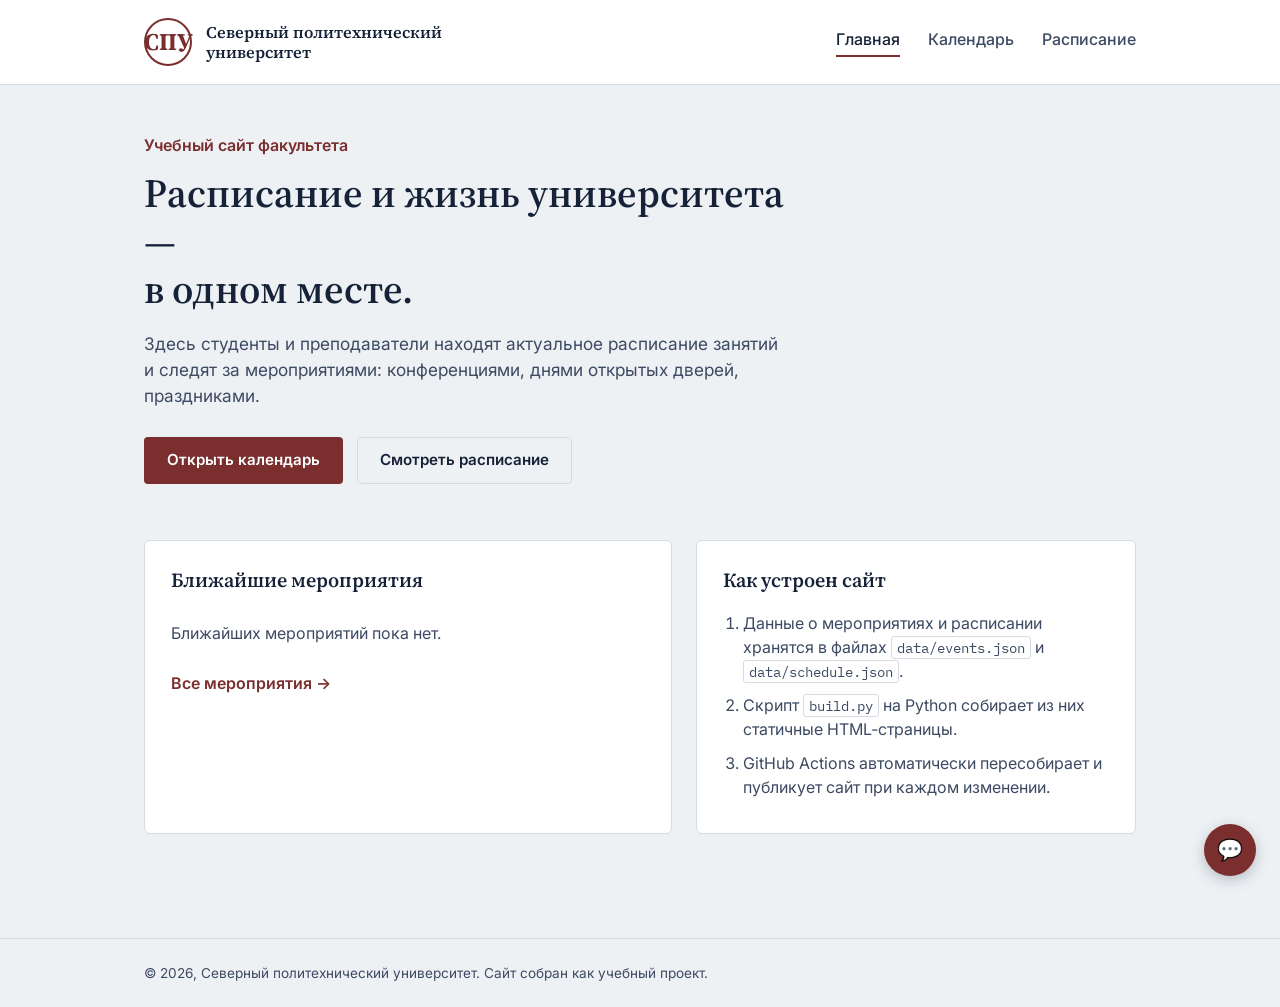
==== docs/index.html @ fb0a9c25 "Fix GitHub Pages" ====
<!DOCTYPE html>
<html lang="ru">
<head>
<meta charset="UTF-8">
<meta name="viewport" content="width=device-width, initial-scale=1.0">
<title>Главная — Северный политехнический университет</title>
<link rel="preconnect" href="https://fonts.googleapis.com">
<link href="https://fonts.googleapis.com/css2?family=Source+Serif+4:wght@500;600;700&family=Inter:wght@400;500;600&family=IBM+Plex+Mono:wght@500&display=swap" rel="stylesheet">
<link rel="stylesheet" href="static/css/style.css">
</head>
<body>
  <header class="site-header">
    <div class="wrap header-row">
      <a class="brand" href="index.html">
        <span class="brand-mark">СПУ</span>
        <span class="brand-name">Северный политехнический<br>университет</span>
      </a>
      <nav class="site-nav">
        <a href="index.html" class="active">Главная</a>
        <a href="calendar.html" >Календарь</a>
        <a href="schedule.html" >Расписание</a>
      </nav>
    </div>
  </header>

  <main class="wrap page">
    

<section class="hero">
  <p class="hero-kicker">Учебный сайт факультета</p>
  <h1>Расписание и жизнь университета —<br>в одном месте.</h1>
  <p class="hero-lede">Здесь студенты и преподаватели находят актуальное расписание занятий
  и следят за мероприятиями: конференциями, днями открытых дверей, праздниками.</p>
  <div class="hero-actions">
    <a class="btn btn-primary" href="calendar.html">Открыть календарь</a>
    <a class="btn btn-ghost" href="schedule.html">Смотреть расписание</a>
  </div>
</section>

<section class="grid-two">
  <article class="panel">
    <h2>Ближайшие мероприятия</h2>
    <ul id="upcoming-events" class="event-list">
      <li class="muted">Загрузка…</li>
    </ul>
    <a class="link-more" href="calendar.html">Все мероприятия →</a>
  </article>

  <article class="panel">
    <h2>Как устроен сайт</h2>
    <ol class="steps">
      <li>Данные о мероприятиях и расписании хранятся в файлах <code>data/events.json</code> и <code>data/schedule.json</code>.</li>
      <li>Скрипт <code>build.py</code> на Python собирает из них статичные HTML‑страницы.</li>
      <li>GitHub Actions автоматически пересобирает и публикует сайт при каждом изменении.</li>
    </ol>
  </article>
</section>


  </main>

  <footer class="site-footer">
    <div class="wrap">
      <p>© 2026, Северный политехнический университет. Сайт собран как учебный проект.</p>
    </div>
  </footer>

  <div id="ai-agent-root"></div>
  <script src="static/js/ai_agent.js"></script>
  
<script src="static/js/calendar-data.js"></script>
<script>
  loadEvents().then(events => {
    const list = document.getElementById('upcoming-events');
    const today = new Date().toISOString().slice(0,10);
    const upcoming = events.filter(e => e.date >= today).sort((a,b)=>a.date.localeCompare(b.date)).slice(0,4);
    list.innerHTML = '';
    if (upcoming.length === 0) {
      list.innerHTML = '<li class="muted">Ближайших мероприятий пока нет.</li>';
      return;
    }
    upcoming.forEach(e => {
      const li = document.createElement('li');
      const d = new Date(e.date + 'T00:00:00');
      const dateStr = d.toLocaleDateString('ru-RU', {day:'numeric', month:'long'});
      li.innerHTML = `<span class="event-date">${dateStr}</span><span class="event-title">${e.title}</span>`;
      list.appendChild(li);
    });
  });
</script>

</body>
</html>
---- docs/static/css/style.css ----
:root{
  --ink:#152238;
  --ink-soft:#3c4a63;
  --paper:#EEF1F4;
  --paper-raised:#FFFFFF;
  --line:#D6DBE3;
  --maroon:#7A2E2E;
  --maroon-dark:#5E2222;
  --gold:#A9812F;
  --font-display:'Source Serif 4', Georgia, serif;
  --font-body:'Inter', system-ui, sans-serif;
  --font-mono:'IBM Plex Mono', monospace;
}

*{box-sizing:border-box;}
html{scroll-behavior:smooth;}
body{
  margin:0;
  background:var(--paper);
  color:var(--ink);
  font-family:var(--font-body);
  line-height:1.5;
}

.wrap{max-width:1040px; margin:0 auto; padding:0 24px;}

a{color:var(--maroon);}
code{
  font-family:var(--font-mono);
  background:var(--paper-raised);
  border:1px solid var(--line);
  padding:1px 5px;
  border-radius:3px;
  font-size:0.9em;
}

/* Header */
.site-header{
  border-bottom:1px solid var(--line);
  background:var(--paper-raised);
}
.header-row{
  display:flex;
  align-items:center;
  justify-content:space-between;
  padding:18px 24px;
  gap:24px;
}
.brand{
  display:flex;
  align-items:center;
  gap:14px;
  text-decoration:none;
  color:var(--ink);
}
.brand-mark{
  font-family:var(--font-display);
  font-weight:700;
  font-size:1.5rem;
  color:var(--maroon);
  border:2px solid var(--maroon);
  width:48px; height:48px;
  display:flex; align-items:center; justify-content:center;
  border-radius:50%;
  flex-shrink:0;
}
.brand-name{
  font-family:var(--font-display);
  font-weight:600;
  font-size:1.02rem;
  line-height:1.25;
}
.site-nav{display:flex; gap:28px;}
.site-nav a{
  text-decoration:none;
  color:var(--ink-soft);
  font-weight:500;
  padding-bottom:4px;
  border-bottom:2px solid transparent;
}
.site-nav a:hover, .site-nav a.active{
  color:var(--ink);
  border-bottom-color:var(--maroon);
}

/* Page */
.page{padding:48px 24px 64px;}

/* Hero */
.hero{max-width:640px; margin-bottom:56px;}
.hero-kicker{color:var(--maroon); font-weight:600; margin:0 0 12px;}
.hero h1{
  font-family:var(--font-display);
  font-size:2.5rem;
  line-height:1.2;
  margin:0 0 18px;
  font-weight:600;
}
.hero-lede{color:var(--ink-soft); font-size:1.08rem; margin:0 0 28px;}
.hero-actions{display:flex; gap:14px;}

.btn{
  display:inline-block;
  padding:11px 22px;
  border-radius:4px;
  text-decoration:none;
  font-weight:600;
  font-size:0.95rem;
  border:1px solid transparent;
  cursor:pointer;
}
.btn-primary{background:var(--maroon); color:#fff;}
.btn-primary:hover{background:var(--maroon-dark);}
.btn-ghost{background:transparent; border-color:var(--line); color:var(--ink);}
.btn-ghost:hover{border-color:var(--ink);}
.btn-small{padding:7px 14px; font-size:0.85rem;}

/* Panels / grid */
.grid-two{display:grid; grid-template-columns:1.2fr 1fr; gap:24px;}
.panel{
  background:var(--paper-raised);
  border:1px solid var(--line);
  border-radius:6px;
  padding:24px 26px;
}
.panel h2{font-family:var(--font-display); font-size:1.25rem; margin:0 0 16px; font-weight:600;}

.event-list{list-style:none; margin:0; padding:0;}
.event-list li{
  display:flex;
  gap:14px;
  padding:10px 0;
  border-bottom:1px solid var(--line);
}
.event-list li:last-child{border-bottom:none;}
.event-date{color:var(--maroon); font-weight:600; flex-shrink:0; min-width:90px;}
.muted{color:var(--ink-soft);}
.link-more{display:inline-block; margin-top:16px; font-weight:600; text-decoration:none;}

.steps{margin:0; padding-left:20px; color:var(--ink-soft);}
.steps li{margin-bottom:10px;}

/* Page head */
.page-head{margin-bottom:32px;}
.page-head h1{font-family:var(--font-display); font-size:1.9rem; margin:0 0 8px;}

/* Calendar */
.calendar-layout{display:grid; grid-template-columns:1.4fr 1fr; gap:24px; align-items:start;}
.calendar-nav{display:flex; align-items:center; justify-content:space-between; margin-bottom:16px;}
.calendar-nav h2{font-family:var(--font-display); font-size:1.15rem; margin:0; font-weight:600;}
.calendar-weekdays{
  display:grid; grid-template-columns:repeat(7,1fr);
  font-size:0.8rem; color:var(--ink-soft); font-weight:600;
  margin-bottom:6px;
}
.calendar-weekdays span{text-align:center; padding:4px 0;}
.calendar-grid{display:grid; grid-template-columns:repeat(7,1fr); gap:4px;}
.cal-day{
  aspect-ratio:1;
  border:1px solid var(--line);
  border-radius:4px;
  padding:6px;
  cursor:pointer;
  background:var(--paper-raised);
  display:flex; flex-direction:column; justify-content:space-between;
  font-size:0.85rem;
}
.cal-day:hover{border-color:var(--maroon);}
.cal-day.outside{opacity:0.35;}
.cal-day.today{border-color:var(--maroon); border-width:2px;}
.cal-day.selected{background:var(--maroon); color:#fff;}
.cal-day .dot{
  width:6px; height:6px; border-radius:50%;
  background:var(--gold); align-self:flex-end;
}

.day-panel h2{font-family:var(--font-display); font-size:1.1rem; margin:0 0 12px; font-weight:600;}
.add-event{margin-top:20px; border-top:1px solid var(--line); padding-top:16px;}
.add-event summary{cursor:pointer; font-weight:600; color:var(--maroon);}
.add-event form{margin-top:14px; display:flex; flex-direction:column; gap:12px;}
.add-event label{display:flex; flex-direction:column; gap:5px; font-size:0.88rem; color:var(--ink-soft);}
.add-event input, .add-event textarea{
  font-family:var(--font-body);
  padding:8px 10px;
  border:1px solid var(--line);
  border-radius:4px;
  font-size:0.92rem;
}
.add-event .note{font-size:0.78rem; color:var(--ink-soft); line-height:1.4;}

/* Schedule */
.schedule-controls{margin-bottom:18px;}
.schedule-controls select{
  padding:8px 10px; border:1px solid var(--line); border-radius:4px;
  font-family:var(--font-body);
}
.day-tabs{display:flex; gap:6px; margin-bottom:18px; flex-wrap:wrap;}
.day-tab{
  padding:8px 16px;
  border:1px solid var(--line);
  background:var(--paper-raised);
  border-radius:4px;
  cursor:pointer;
  font-family:var(--font-body);
  font-size:0.9rem;
}
.day-tab.active{background:var(--maroon); color:#fff; border-color:var(--maroon);}
.day-table.hidden{display:none;}
.schedule-table{width:100%; border-collapse:collapse; background:var(--paper-raised);}
.schedule-table th, .schedule-table td{
  text-align:left; padding:10px 14px; border-bottom:1px solid var(--line); font-size:0.92rem;
}
.schedule-table th{color:var(--ink-soft); font-weight:600; font-size:0.82rem;}
.mono{font-family:var(--font-mono); font-size:0.85rem;}

/* Footer */
.site-footer{border-top:1px solid var(--line); padding:24px 0; margin-top:40px;}
.site-footer p{color:var(--ink-soft); font-size:0.85rem; margin:0;}

/* AI agent widget */
.ai-widget-button{
  position:fixed; bottom:24px; right:24px;
  width:52px; height:52px; border-radius:50%;
  background:var(--maroon); color:#fff; border:none;
  font-size:1.3rem; cursor:pointer;
  box-shadow:0 4px 14px rgba(21,34,56,0.25);
}
.ai-widget-panel{
  position:fixed; bottom:88px; right:24px;
  width:300px; max-height:380px;
  background:var(--paper-raised);
  border:1px solid var(--line);
  border-radius:8px;
  padding:16px;
  display:none;
  flex-direction:column;
  gap:10px;
  font-size:0.88rem;
}
.ai-widget-panel.open{display:flex;}
.ai-widget-panel .note{color:var(--ink-soft); font-size:0.8rem;}

@media (max-width: 780px){
  .grid-two, .calendar-layout{grid-template-columns:1fr;}
  .header-row{flex-direction:column; align-items:flex-start; gap:12px;}
  .hero h1{font-size:1.9rem;}
}
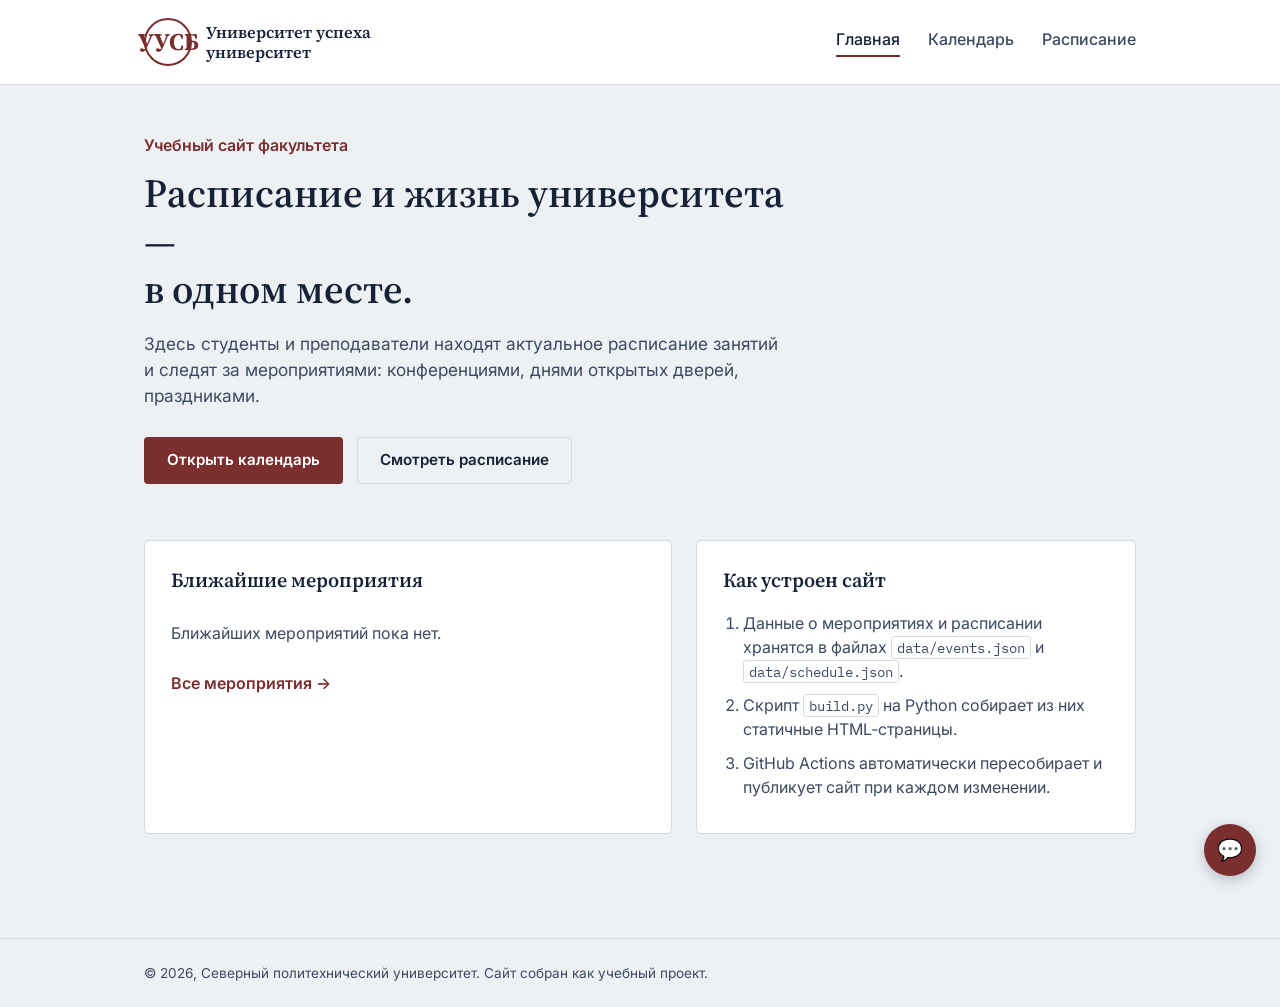
==== commit be7aa776: "Fix GitHub Pages" ====
--- a/docs/index.html
+++ b/docs/index.html
@@ -3,7 +3,7 @@
 <head>
 <meta charset="UTF-8">
 <meta name="viewport" content="width=device-width, initial-scale=1.0">
-<title>Главная — Северный политехнический университет</title>
+<title>Главная — Университет успеха, славы и богатства</title>
 <link rel="preconnect" href="https://fonts.googleapis.com">
 <link href="https://fonts.googleapis.com/css2?family=Source+Serif+4:wght@500;600;700&family=Inter:wght@400;500;600&family=IBM+Plex+Mono:wght@500&display=swap" rel="stylesheet">
 <link rel="stylesheet" href="static/css/style.css">
@@ -12,8 +12,8 @@
   <header class="site-header">
     <div class="wrap header-row">
       <a class="brand" href="index.html">
-        <span class="brand-mark">СПУ</span>
-        <span class="brand-name">Северный политехнический<br>университет</span>
+        <span class="brand-mark">УУСБ</span>
+        <span class="brand-name">Университет успеха<br>университет</span>
       </a>
       <nav class="site-nav">
         <a href="index.html" class="active">Главная</a>
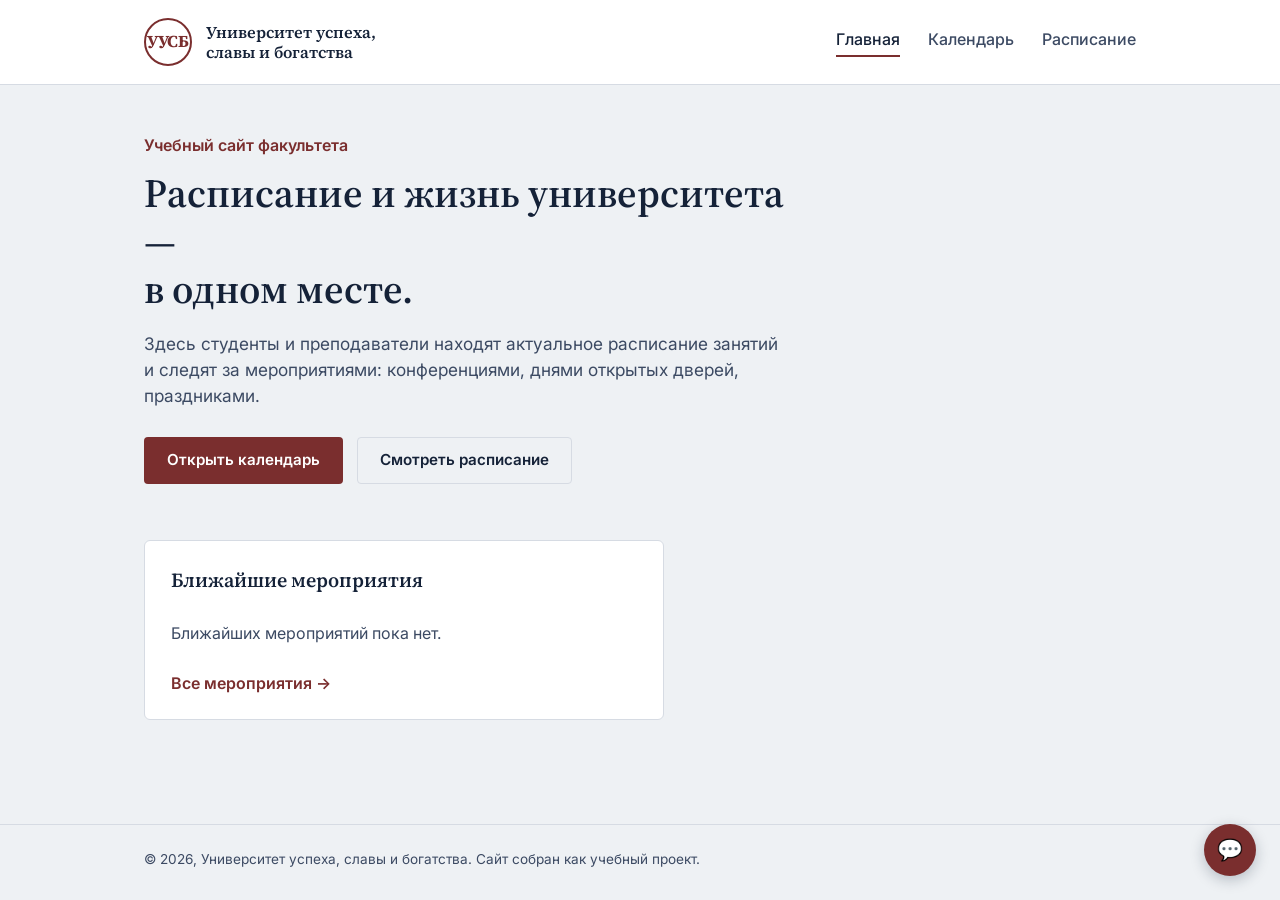
==== commit 73da39d0: "Fix GitHub Pages" ====
--- a/docs/index.html
+++ b/docs/index.html
@@ -13,7 +13,7 @@
     <div class="wrap header-row">
       <a class="brand" href="index.html">
         <span class="brand-mark">УУСБ</span>
-        <span class="brand-name">Университет успеха<br>университет</span>
+        <span class="brand-name">Университет успеха,<br>славы и богатства</span>
       </a>
       <nav class="site-nav">
         <a href="index.html" class="active">Главная</a>
@@ -37,22 +37,13 @@
   </div>
 </section>
 
-<section class="grid-two">
+<section class="grid-two single">
   <article class="panel">
     <h2>Ближайшие мероприятия</h2>
     <ul id="upcoming-events" class="event-list">
       <li class="muted">Загрузка…</li>
     </ul>
     <a class="link-more" href="calendar.html">Все мероприятия →</a>
-  </article>
-
-  <article class="panel">
-    <h2>Как устроен сайт</h2>
-    <ol class="steps">
-      <li>Данные о мероприятиях и расписании хранятся в файлах <code>data/events.json</code> и <code>data/schedule.json</code>.</li>
-      <li>Скрипт <code>build.py</code> на Python собирает из них статичные HTML‑страницы.</li>
-      <li>GitHub Actions автоматически пересобирает и публикует сайт при каждом изменении.</li>
-    </ol>
   </article>
 </section>
 
@@ -61,7 +52,7 @@
 
   <footer class="site-footer">
     <div class="wrap">
-      <p>© 2026, Северный политехнический университет. Сайт собран как учебный проект.</p>
+      <p>© 2026, Университет успеха, славы и богатства. Сайт собран как учебный проект.</p>
     </div>
   </footer>
 
--- a/docs/static/css/style.css
+++ b/docs/static/css/style.css
@@ -56,7 +56,8 @@
 .brand-mark{
   font-family:var(--font-display);
   font-weight:700;
-  font-size:1.5rem;
+  font-size:1.05rem;
+  letter-spacing:-0.02em;
   color:var(--maroon);
   border:2px solid var(--maroon);
   width:48px; height:48px;
@@ -117,6 +118,7 @@
 
 /* Panels / grid */
 .grid-two{display:grid; grid-template-columns:1.2fr 1fr; gap:24px;}
+.grid-two.single{grid-template-columns:1fr; max-width:520px;}
 .panel{
   background:var(--paper-raised);
   border:1px solid var(--line);
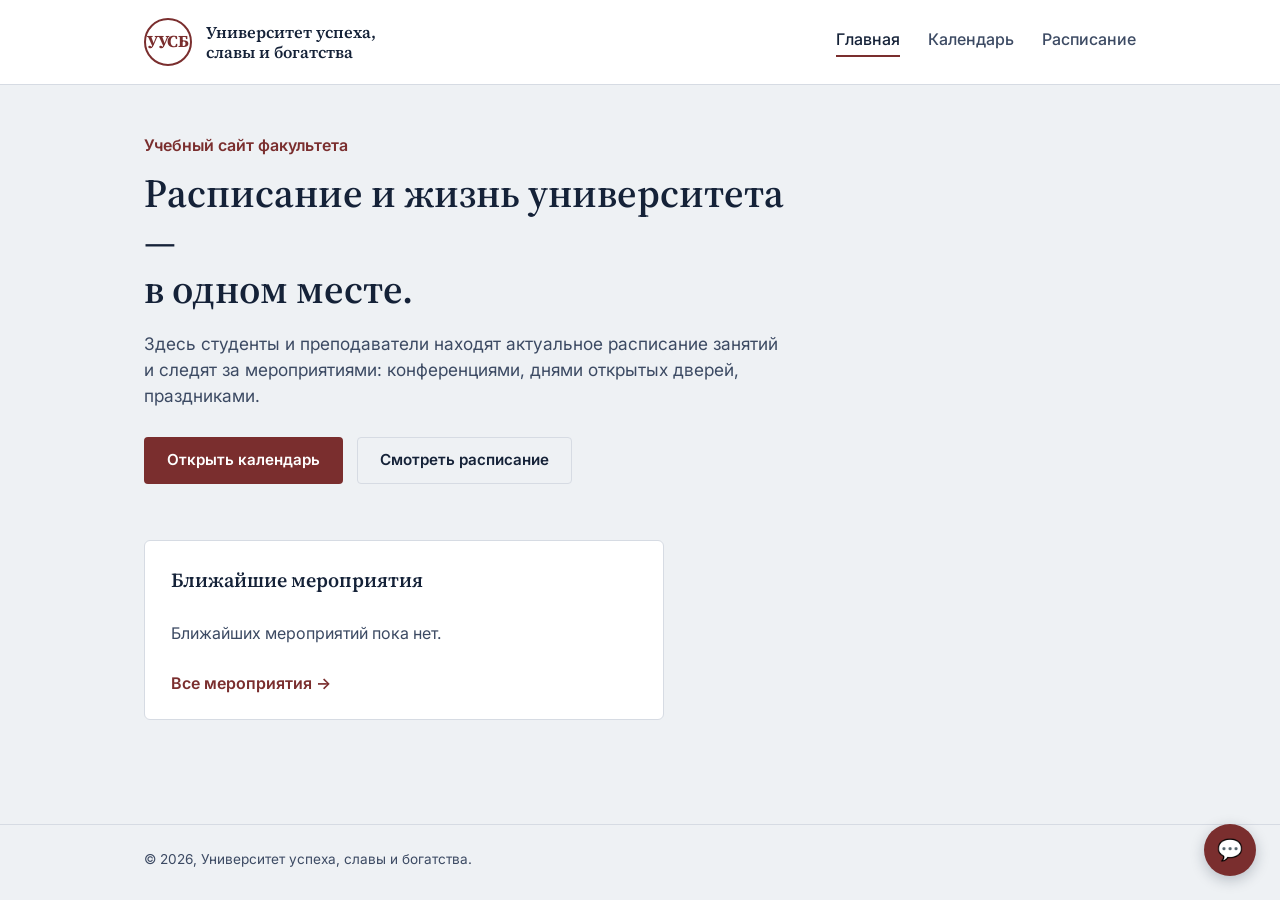
==== commit 8d20cec6: "Fix GitHub Pages" ====
--- a/docs/index.html
+++ b/docs/index.html
@@ -52,7 +52,7 @@
 
   <footer class="site-footer">
     <div class="wrap">
-      <p>© 2026, Университет успеха, славы и богатства. Сайт собран как учебный проект.</p>
+      <p>© 2026, Университет успеха, славы и богатства.</p>
     </div>
   </footer>
 
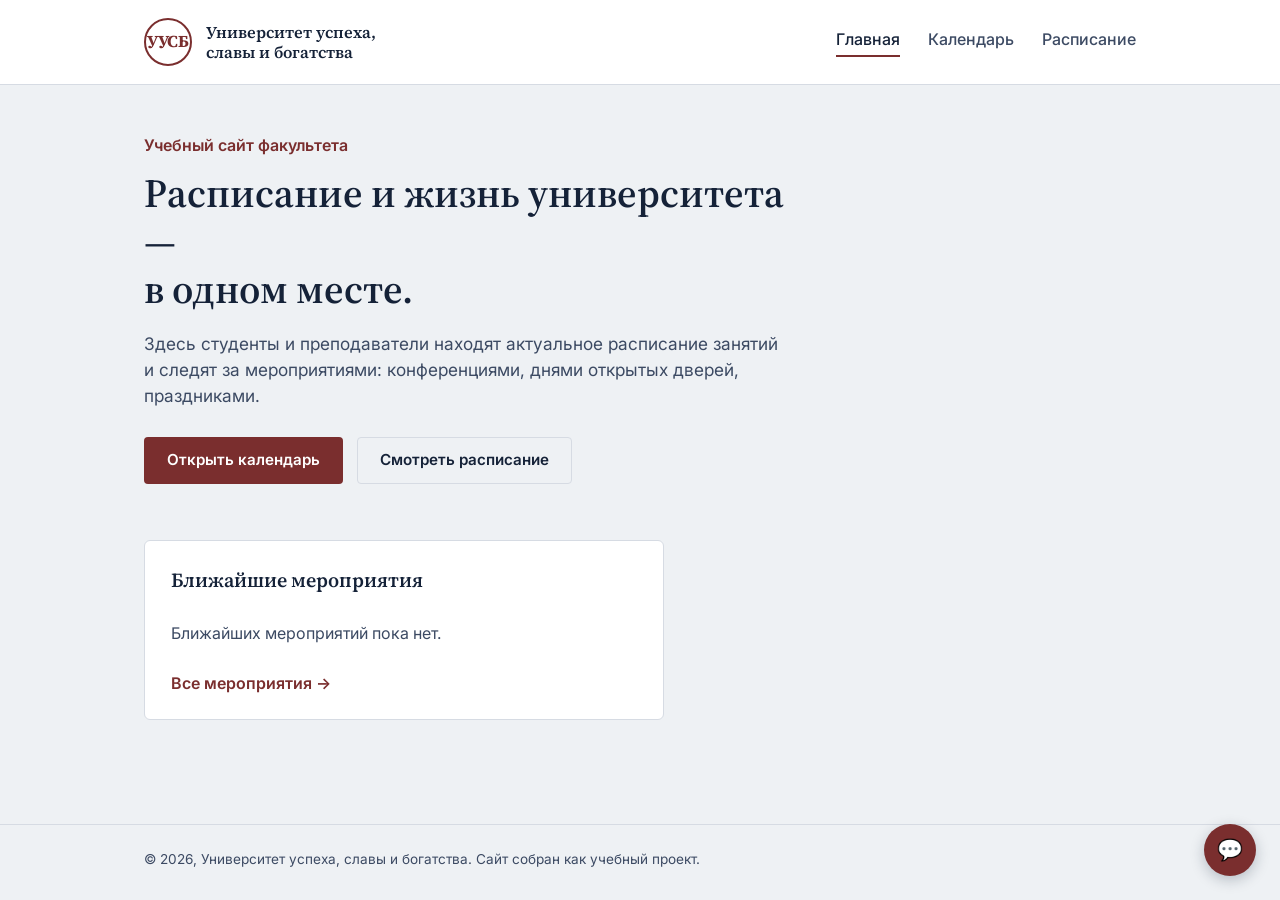
==== commit c0a34b30: "Fix GitHub Pages" ====
--- a/docs/index.html
+++ b/docs/index.html
@@ -52,7 +52,7 @@
 
   <footer class="site-footer">
     <div class="wrap">
-      <p>© 2026, Университет успеха, славы и богатства.</p>
+      <p>© 2026, Университет успеха, славы и богатства. Сайт собран как учебный проект.</p>
     </div>
   </footer>
 
--- a/docs/static/css/style.css
+++ b/docs/static/css/style.css
@@ -226,21 +226,43 @@
   background:var(--maroon); color:#fff; border:none;
   font-size:1.3rem; cursor:pointer;
   box-shadow:0 4px 14px rgba(21,34,56,0.25);
+  z-index:1000;
 }
 .ai-widget-panel{
   position:fixed; bottom:88px; right:24px;
-  width:300px; max-height:380px;
+  width:600px; max-width:calc(100vw - 32px);
   background:var(--paper-raised);
   border:1px solid var(--line);
   border-radius:8px;
-  padding:16px;
+  padding:0;
   display:none;
   flex-direction:column;
-  gap:10px;
-  font-size:0.88rem;
+  overflow:hidden;
+  box-shadow:0 12px 32px rgba(21,34,56,0.22);
+  z-index:1000;
 }
 .ai-widget-panel.open{display:flex;}
-.ai-widget-panel .note{color:var(--ink-soft); font-size:0.8rem;}
+.ai-widget-header{
+  display:flex; align-items:center; justify-content:space-between;
+  padding:12px 16px;
+  border-bottom:1px solid var(--line);
+  font-family:var(--font-display);
+}
+.ai-widget-close{
+  background:none; border:none; font-size:1.3rem; line-height:1;
+  cursor:pointer; color:var(--ink-soft);
+}
+.ai-widget-close:hover{color:var(--ink);}
+.ai-widget-frame{
+  width:600px; height:420px; max-width:100%;
+  border:none; display:block;
+}
+.ai-widget-panel .note{color:var(--ink-soft); font-size:0.85rem; padding:16px;}
+
+@media (max-width: 700px){
+  .ai-widget-panel{right:16px; bottom:80px;}
+  .ai-widget-frame{width:100%; height:60vh;}
+}
 
 @media (max-width: 780px){
   .grid-two, .calendar-layout{grid-template-columns:1fr;}
